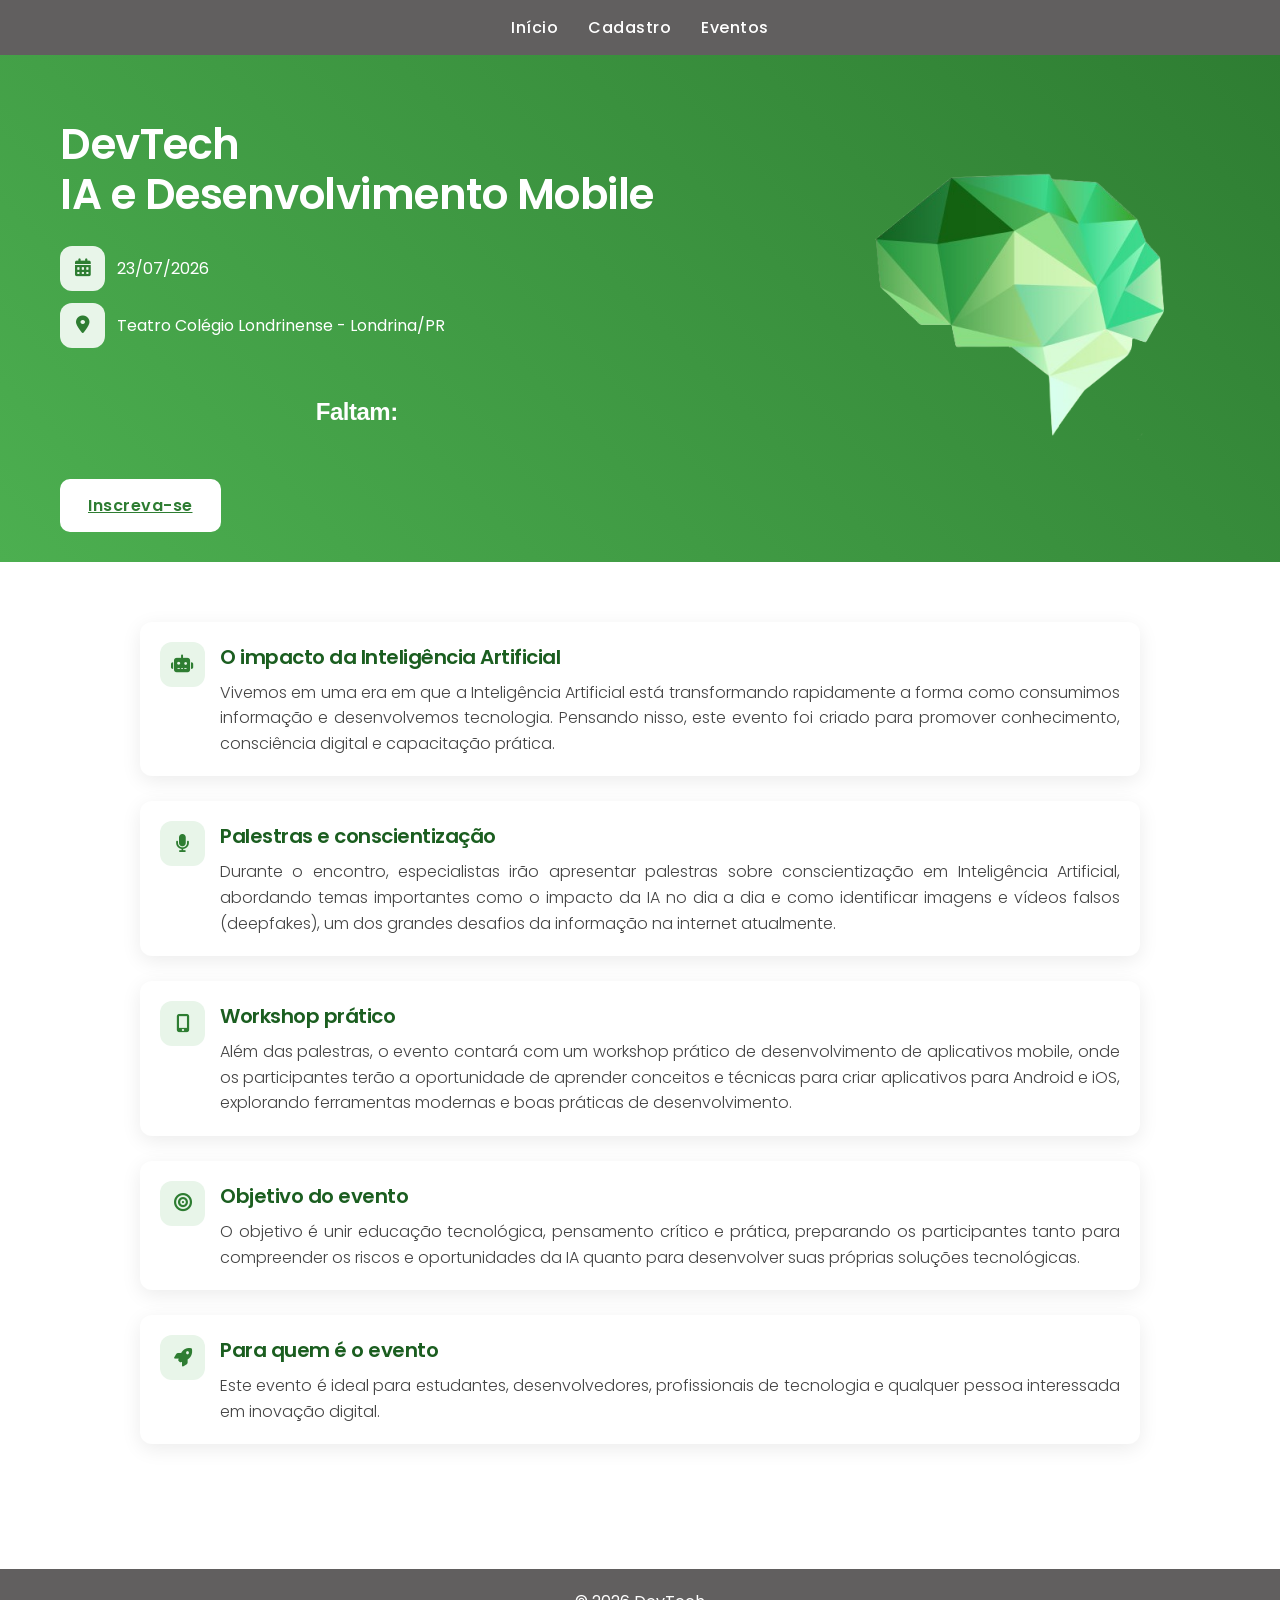
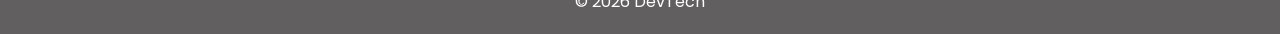
==== index.html @ e23ab8fe "a" ====
<!DOCTYPE html>
<html lang="pt-br">

<head>
  <meta charset="UTF-8">
  <meta name="viewport" content="width=device-width, initial-scale=1.0">
  
  <title>DevTech</title>

  <link rel="stylesheet" href="assets/css/style.css">
  <link rel="stylesheet" href="https://cdnjs.cloudflare.com/ajax/libs/font-awesome/6.5.0/css/all.min.css">
  <link href="https://fonts.googleapis.com/css2?family=Poppins:wght@300;400;600;700&display=swap" rel="stylesheet">
</head>

<body>
  <nav>
    <a href="index.html">Início</a>
    <a href="cadastro.html">Cadastro</a>
    <a href="eventos.html">Eventos</a>
  </nav>


  <section class="hero">
    <div class="hero-text">
      <h1>
        DevTech<br>
        IA e Desenvolvimento Mobile
      </h1>

      <div class="info">
        <div class="info-item">
          <span class="icone">
            <i class="fas fa-calendar-alt"></i>
          </span>
          23/07/2026
        </div>

        <div class="info-item">
          <span class="icone">
            <i class="fas fa-map-marker-alt"></i>
          </span>
          Teatro Colégio Londrinense - Londrina/PR
        </div>
      </div>

      <div id="contador">
        <h2>Faltam:</h2>
        <p id="tempo"></p>
      </div>

      <a href="cadastro.html" class="btn">Inscreva-se</a>
    </div>

    <div class="hero-img">
      <img src="assets/img/logo.png" alt="Tecnologia e desenvolvimento mobile">
    </div>
  </section>

  <div class="container">
    <div class="bloco">
      <span class="icone">
        <i class="fas fa-robot"></i>
      </span>
      <div>
        <h3>O impacto da Inteligência Artificial</h3>
        <p>
          Vivemos em uma era em que a Inteligência Artificial está transformando rapidamente a forma como consumimos informação e desenvolvemos tecnologia. Pensando nisso, este evento foi criado para promover conhecimento, consciência digital e capacitação prática.
        </p>
      </div>
    </div>

    <div class="bloco">
      <span class="icone">
        <i class="fas fa-microphone"></i>
      </span>
      <div>
        <h3>Palestras e conscientização</h3>
        <p>
          Durante o encontro, especialistas irão apresentar palestras sobre conscientização em Inteligência Artificial, abordando temas importantes como o impacto da IA no dia a dia e como identificar imagens e vídeos falsos (deepfakes), um dos grandes desafios da informação na internet atualmente.
        </p>
      </div>
    </div>

    <div class="bloco">
      <span class="icone">
        <i class="fas fa-mobile-alt"></i>
      </span>
      <div>
        <h3>Workshop prático</h3>
        <p>
          Além das palestras, o evento contará com um workshop prático de desenvolvimento de aplicativos mobile, onde os participantes terão a oportunidade de aprender conceitos e técnicas para criar aplicativos para Android e iOS, explorando ferramentas modernas e boas práticas de desenvolvimento.
        </p>
      </div>
    </div>

    <div class="bloco">
      <span class="icone">
        <i class="fas fa-bullseye"></i>
      </span>
      <div>
        <h3>Objetivo do evento</h3>
        <p>
          O objetivo é unir educação tecnológica, pensamento crítico e prática, preparando os participantes tanto para compreender os riscos e oportunidades da IA quanto para desenvolver suas próprias soluções tecnológicas.
        </p>
      </div>
    </div>

    <div class="bloco">
      <span class="icone">
        <i class="fas fa-rocket"></i>
      </span>
      <div>
        <h3>Para quem é o evento</h3>
        <p>
          Este evento é ideal para estudantes, desenvolvedores, profissionais de tecnologia e qualquer pessoa interessada em inovação digital.
        </p>
      </div>
    </div>
  </div>

  <footer>
    © 2026 DevTech
  </footer>

</body>
</html>
---- assets/css/style.css ----
body {
  margin: 0;
  font-family: 'Poppins', sans-serif;
  background: #ffffff;
}

h1, h2, h3 {
  font-weight: 600;
  letter-spacing: -0.5px;
}

p {
  font-weight: 300;
  color: #444;
}

nav {
  background: #615f5f;
  padding: 15px;
  display: flex;
  justify-content: center;
  gap: 30px;
}

nav a {
  color: white;
  text-decoration: none;
  font-weight: 500;
  letter-spacing: 0.5px;
}

nav a:hover {
  color: #4ca851;
}

.hero {
  display: flex;
  align-items: center;
  justify-content: space-between;
  padding: 30px 60px;
  background: linear-gradient(45deg, #4CAF50, #2E7D32);
  color: white;
  gap: 40px;
  flex-wrap: wrap;
}

.hero-text {
  max-width: 900px;
}

.hero h1 {
  font-size: 42px;
  margin-bottom: 15px;
  line-height: 1.2;
}

.hero-img img {
  max-width: 400px;
  width: 100%;
  border-radius: 0px;
}

.info {
  margin-top: 25px;
  display: flex;
  flex-direction: column;
  align-items: flex-start;
  gap: 12px;
}

.info-item {
  display: flex;
  align-items: center;
  gap: 12px;
  width: 100%;
  max-width: 900px;
}

.btn {
  display: inline-block;
  margin-top: 25px;
  padding: 14px 28px;
  background: white;
  color: #2E7D32;
  border-radius: 10px;
  font-weight: 600;
  letter-spacing: 0.5px;
  align-self: flex-start;
  transition: 0.3s;
}

.btn:hover {
  background: #1b5e20;
  color: white;
}

.hero-geral {
  display: flex;
  flex-direction: column;
  align-items: center;
  justify-content: center;
  text-align: center;
  padding: 30px 20px;
  background: linear-gradient(45deg, #4CAF50, #2E7D32);
  color: white;
  gap: 20px;
}

.hero-geral .hero-text {
  max-width: 500px;
  margin: auto;
}

.hero-geral .info {
  align-items: center;
}

.hero-geral .info-item {
  justify-content: flex-start;
  display: flex;
  align-items: center;
  gap: 12px;
  width: 100%;
  max-width: 500px;
}

.container {
  padding: 60px 20px;
  max-width: 1000px;
  margin: auto;
}

.bloco {
  display: flex;
  align-items: flex-start;
  gap: 15px;
  margin-bottom: 25px;
  background: white;
  padding: 20px;
  border-radius: 12px;
  box-shadow: 0 5px 20px rgba(0,0,0,0.08);
  transition: 0.3s;
}

.bloco:hover {
  transform: translateY(-5px);
}

.bloco h3 {
  margin: 0 0 8px 0;
  font-size: 20px;
  color: #1b5e20;
}

.bloco p {
  margin: 0;
  line-height: 1.6;
  text-align: justify;
}

.icone {
  min-width: 45px;
  height: 45px;
  background: #e8f5e9;
  color: #2E7D32;
  display: flex;
  align-items: center;
  justify-content: center;
  border-radius: 12px;
  font-size: 18px;
}

footer {
  text-align: center;
  background: #615f5f;
  color: white;
  padding: 20px;
  margin-top: 40px;
}

.form-container {
  max-width: 500px;
  margin: 60px auto;
  padding: 35px;
  background: white;
  border-radius: 12px;
  box-shadow: 0 10px 30px rgba(0,0,0,0.1);
}

.form-container h1 {
  text-align: center;
}

.info-evento {
  text-align: center;
  margin-bottom: 20px;
}

form {
  display: flex;
  flex-direction: column;
}

label {
  margin-top: 15px;
  font-weight: 500;
}

input, select, textarea {
  display: block;
  width: 100%;
  padding: 10px;
  margin-top: 5px;
  border-radius: 6px;
  border: 1px solid #ccc;
  font-size: 14px;
  font-family: 'Poppins', sans-serif;
}

.grupo {
  margin-top: 5px;
  display: flex;
  flex-direction: column;
  gap: 4px;
}

.grupo label {
  display: flex;
  align-items: center;
  gap: 6px;
  font-weight: normal;
  margin: 0;
}

.grupo input[type="radio"],
.grupo input[type="checkbox"] {
  width: auto;
  margin: 0;
}

#contador {
  text-align: center;
  font-family: Arial, sans-serif;
  margin-top: 50px;
}

#tempo {
  font-size: 28px;
  font-weight: bold;
  color: #ff4d4d;
}
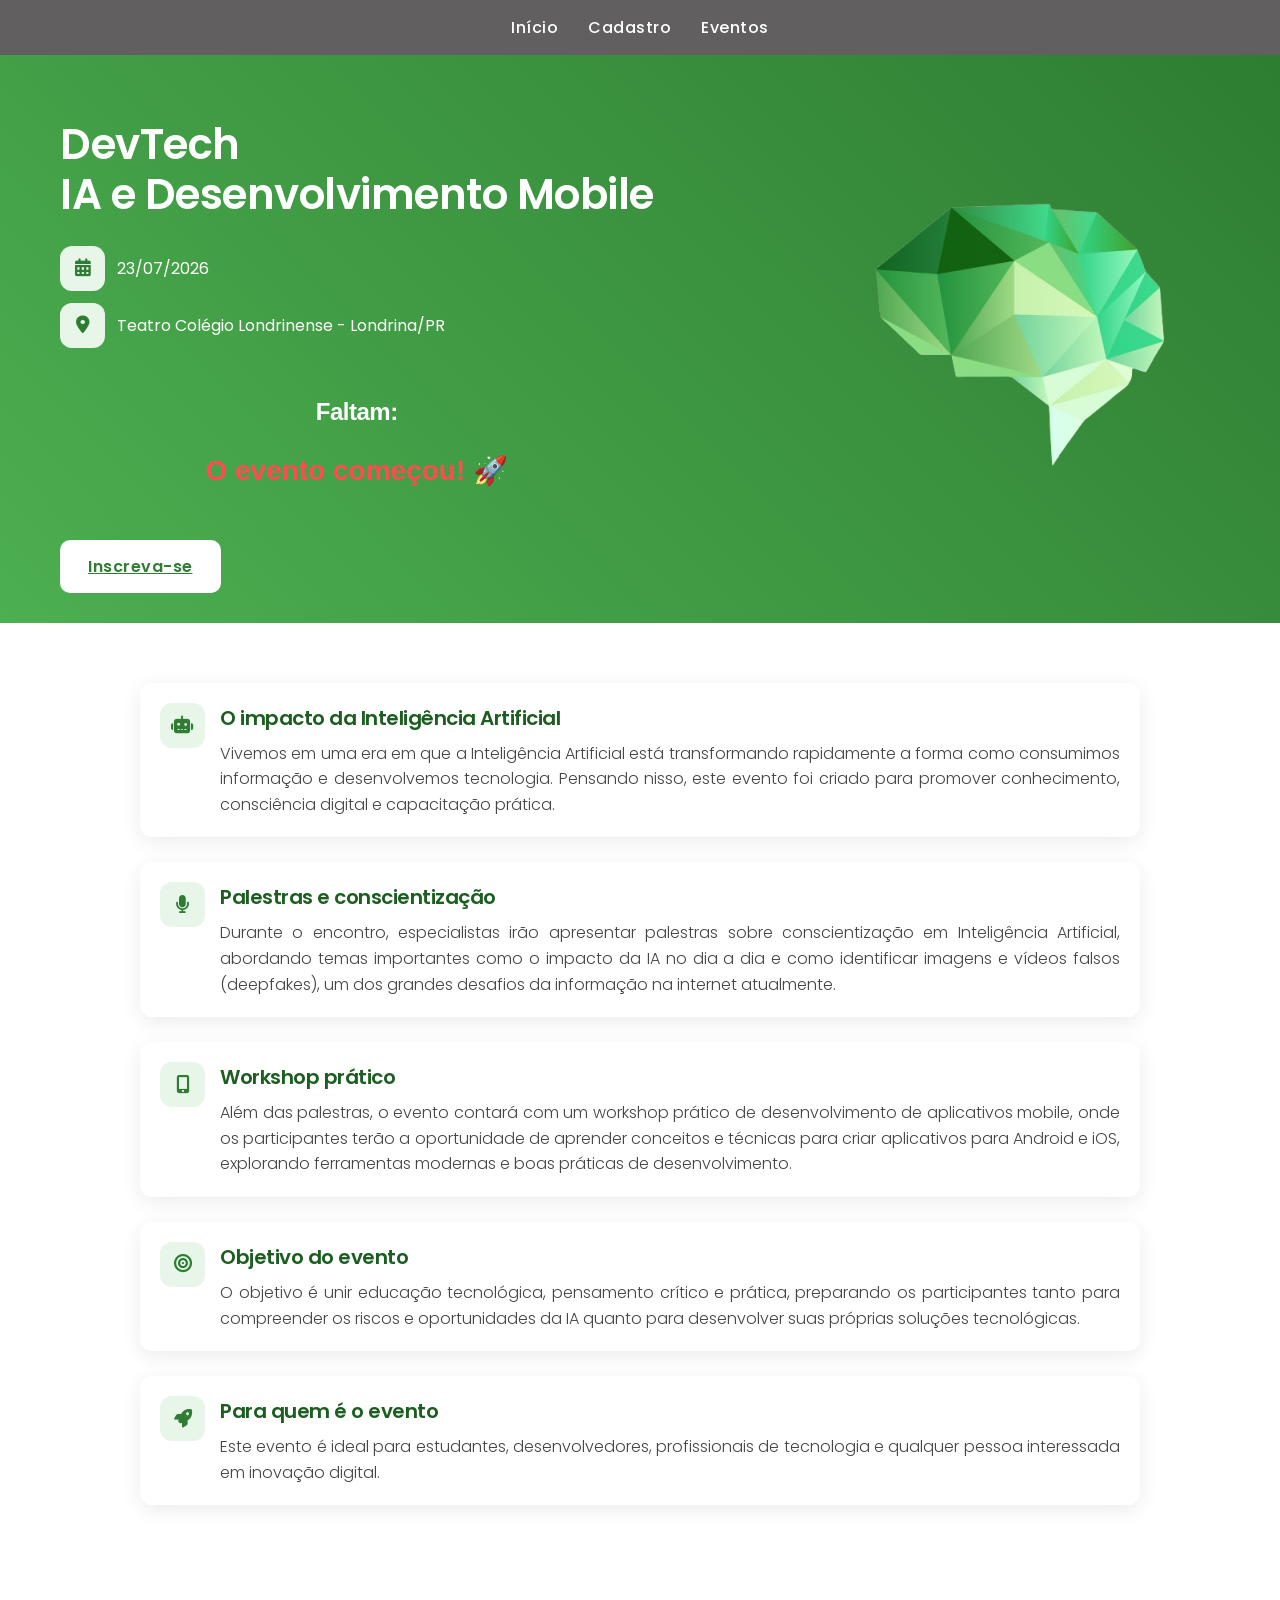
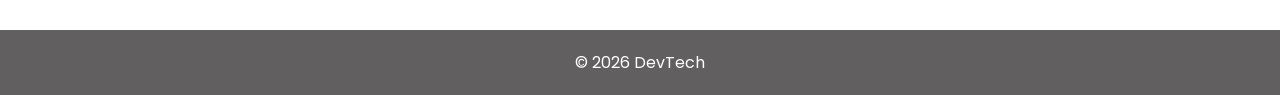
==== commit 713d3e3b: "a" ====
--- a/index.html
+++ b/index.html
@@ -122,5 +122,7 @@
     © 2026 DevTech
   </footer>
 
+  <script src="assets/js/script.js"></script>
+  
 </body>
 </html>
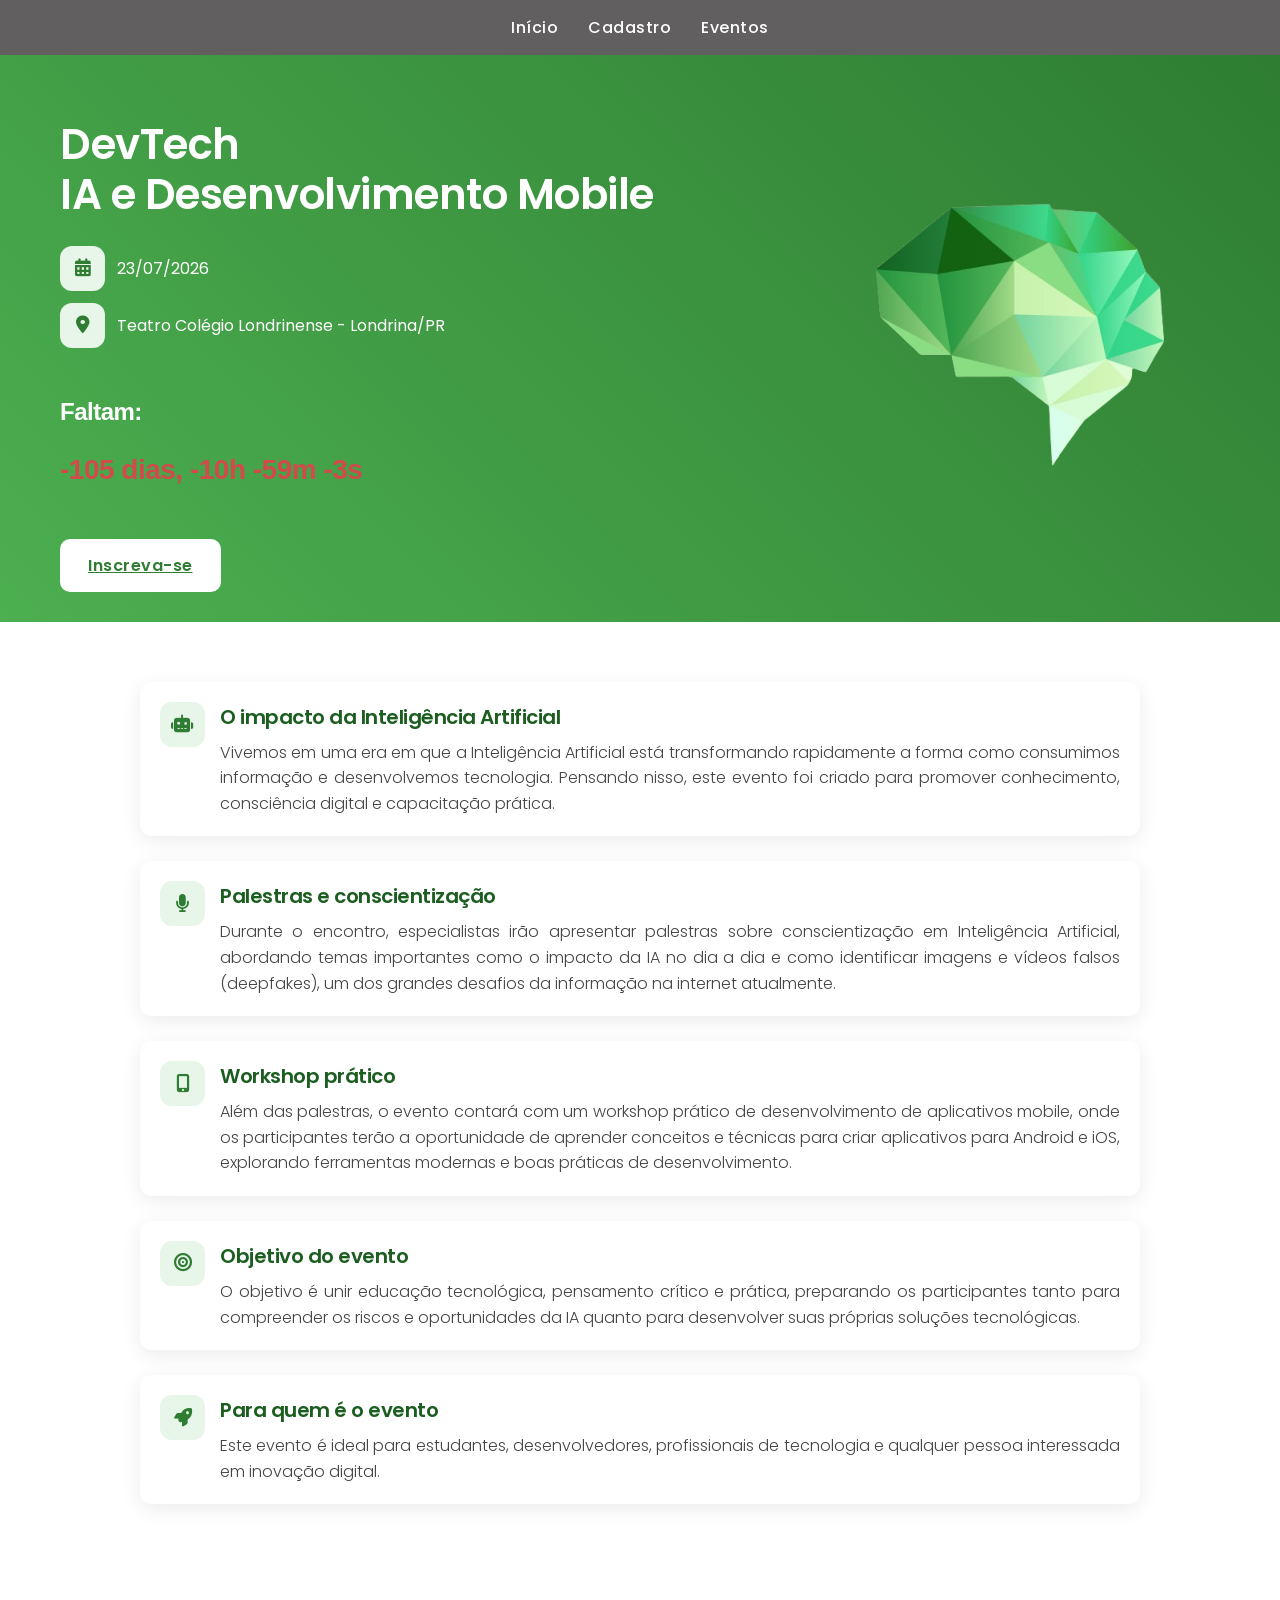
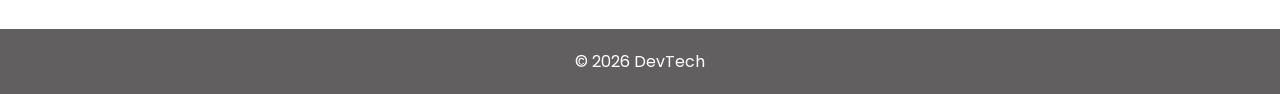
==== commit 10a8320d: "dasd" ====
--- a/index.html
+++ b/index.html
@@ -44,8 +44,7 @@
       </div>
 
       <div id="contador">
-        <h2>Faltam:</h2>
-        <p id="tempo"></p>
+        <h2>Faltam: <p id="tempo"></p> </h2>        
       </div>
 
       <a href="cadastro.html" class="btn">Inscreva-se</a>
@@ -123,6 +122,6 @@
   </footer>
 
   <script src="assets/js/script.js"></script>
-  
+
 </body>
 </html>
--- a/assets/css/style.css
+++ b/assets/css/style.css
@@ -238,8 +238,8 @@
   margin: 0;
 }
 
-#contador {
-  text-align: center;
+ #contador {
+  text-align: left;
   font-family: Arial, sans-serif;
   margin-top: 50px;
 }
@@ -247,5 +247,5 @@
 #tempo {
   font-size: 28px;
   font-weight: bold;
-  color: #ff4d4d;
+  color: #d14b4b;
 }
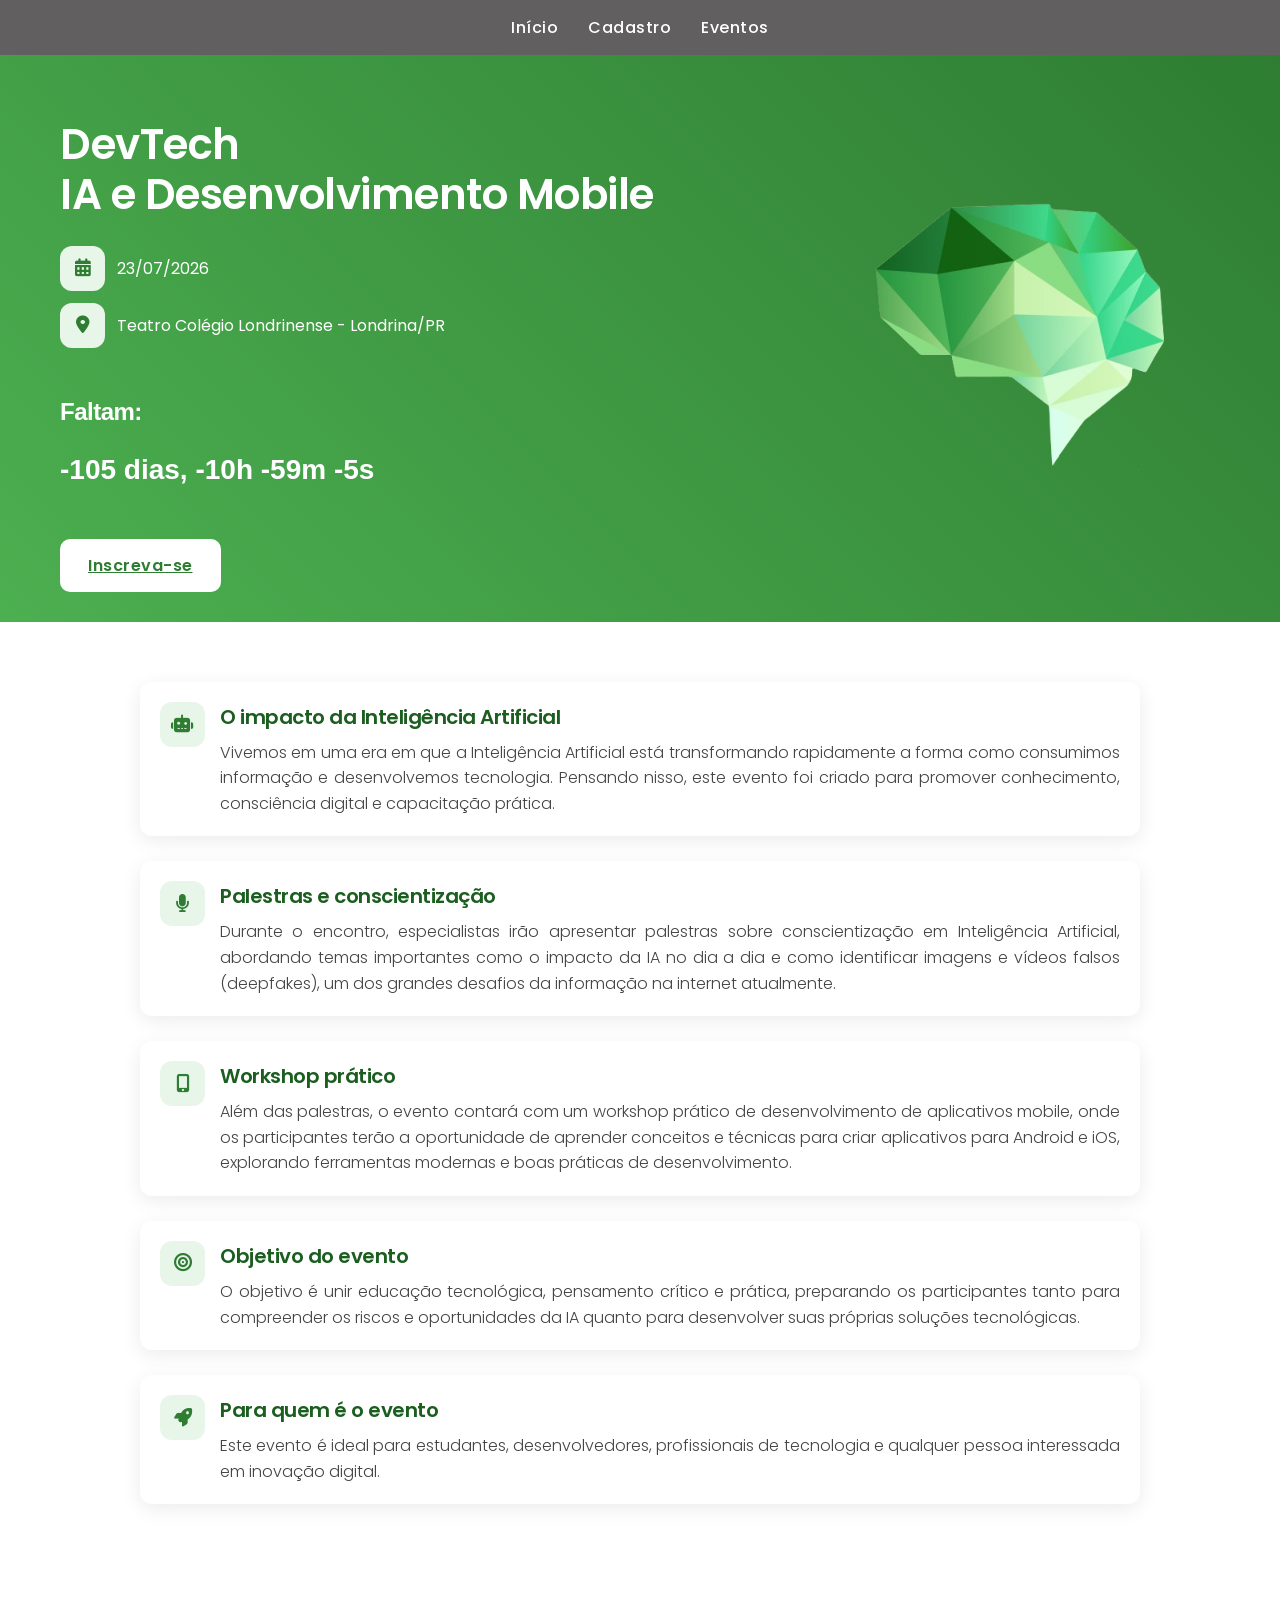
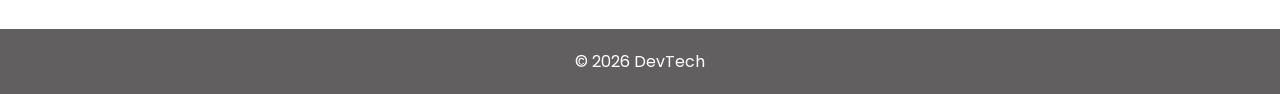
==== commit c78d976a: "dasdasd" ====
--- a/index.html
+++ b/index.html
@@ -2,32 +2,36 @@
 <html lang="pt-br">
 
 <head>
+
   <meta charset="UTF-8">
   <meta name="viewport" content="width=device-width, initial-scale=1.0">
-  
+
   <title>DevTech</title>
 
   <link rel="stylesheet" href="assets/css/style.css">
   <link rel="stylesheet" href="https://cdnjs.cloudflare.com/ajax/libs/font-awesome/6.5.0/css/all.min.css">
   <link href="https://fonts.googleapis.com/css2?family=Poppins:wght@300;400;600;700&display=swap" rel="stylesheet">
+
 </head>
 
 <body>
+
   <nav>
     <a href="index.html">Início</a>
     <a href="cadastro.html">Cadastro</a>
     <a href="eventos.html">Eventos</a>
   </nav>
 
-
   <section class="hero">
     <div class="hero-text">
+
       <h1>
         DevTech<br>
         IA e Desenvolvimento Mobile
       </h1>
 
       <div class="info">
+
         <div class="info-item">
           <span class="icone">
             <i class="fas fa-calendar-alt"></i>
@@ -41,13 +45,16 @@
           </span>
           Teatro Colégio Londrinense - Londrina/PR
         </div>
+
       </div>
 
       <div id="contador">
-        <h2>Faltam: <p id="tempo"></p> </h2>        
+        <h2>Faltam:</h2>
+        <p id="tempo"></p>
       </div>
 
       <a href="cadastro.html" class="btn">Inscreva-se</a>
+
     </div>
 
     <div class="hero-img">
@@ -56,6 +63,7 @@
   </section>
 
   <div class="container">
+
     <div class="bloco">
       <span class="icone">
         <i class="fas fa-robot"></i>
@@ -115,6 +123,7 @@
         </p>
       </div>
     </div>
+
   </div>
 
   <footer>
--- a/assets/css/style.css
+++ b/assets/css/style.css
@@ -94,6 +94,29 @@
   color: white;
 }
 
+.btncont {
+  display: flex;
+  justify-content: center;
+}
+
+.btnc {
+  display: inline-block;
+  margin-top: 15px;
+  padding: 14px 28px;
+  background: #2E7D32;
+  color: white;
+  border-radius: 10px;
+  font-weight: 600;
+  letter-spacing: 0.5px;
+  align-self: flex-start;
+  transition: 0.3s;
+}
+
+.btnc:hover {
+  background: white;
+  color:  #1b5e20;
+}
+
 .hero-geral {
   display: flex;
   flex-direction: column;
@@ -247,5 +270,5 @@
 #tempo {
   font-size: 28px;
   font-weight: bold;
-  color: #d14b4b;
+  color: #ffffff;
 }
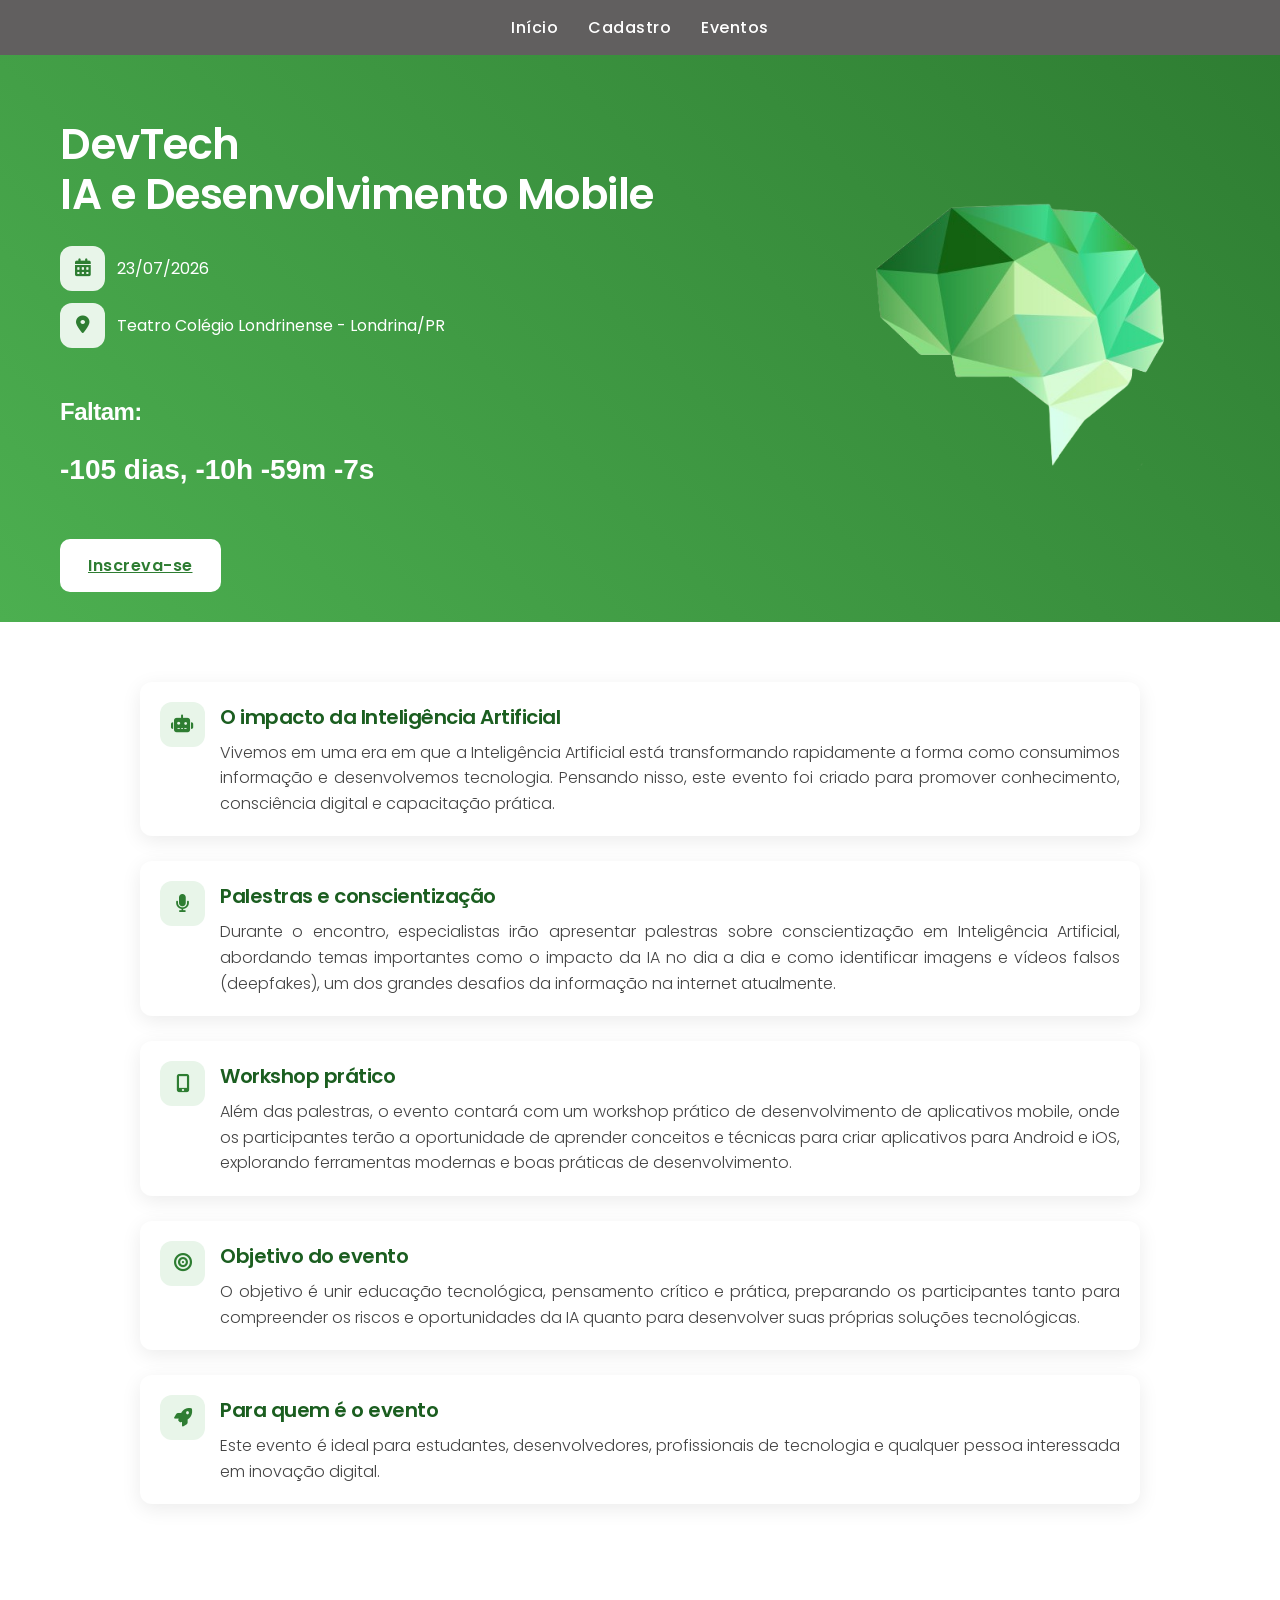
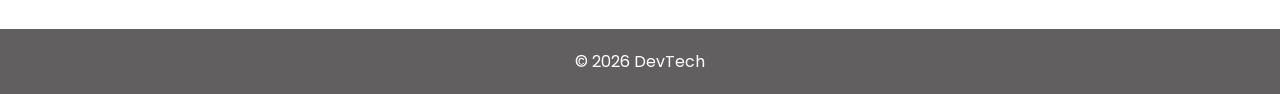
==== commit 1265abd7: "g" ====
--- a/index.html
+++ b/index.html
@@ -53,7 +53,7 @@
         <p id="tempo"></p>
       </div>
 
-      <a href="cadastro.html" class="btn">Inscreva-se</a>
+      <a href="cadastro.php" class="btn">Inscreva-se</a>
 
     </div>
 
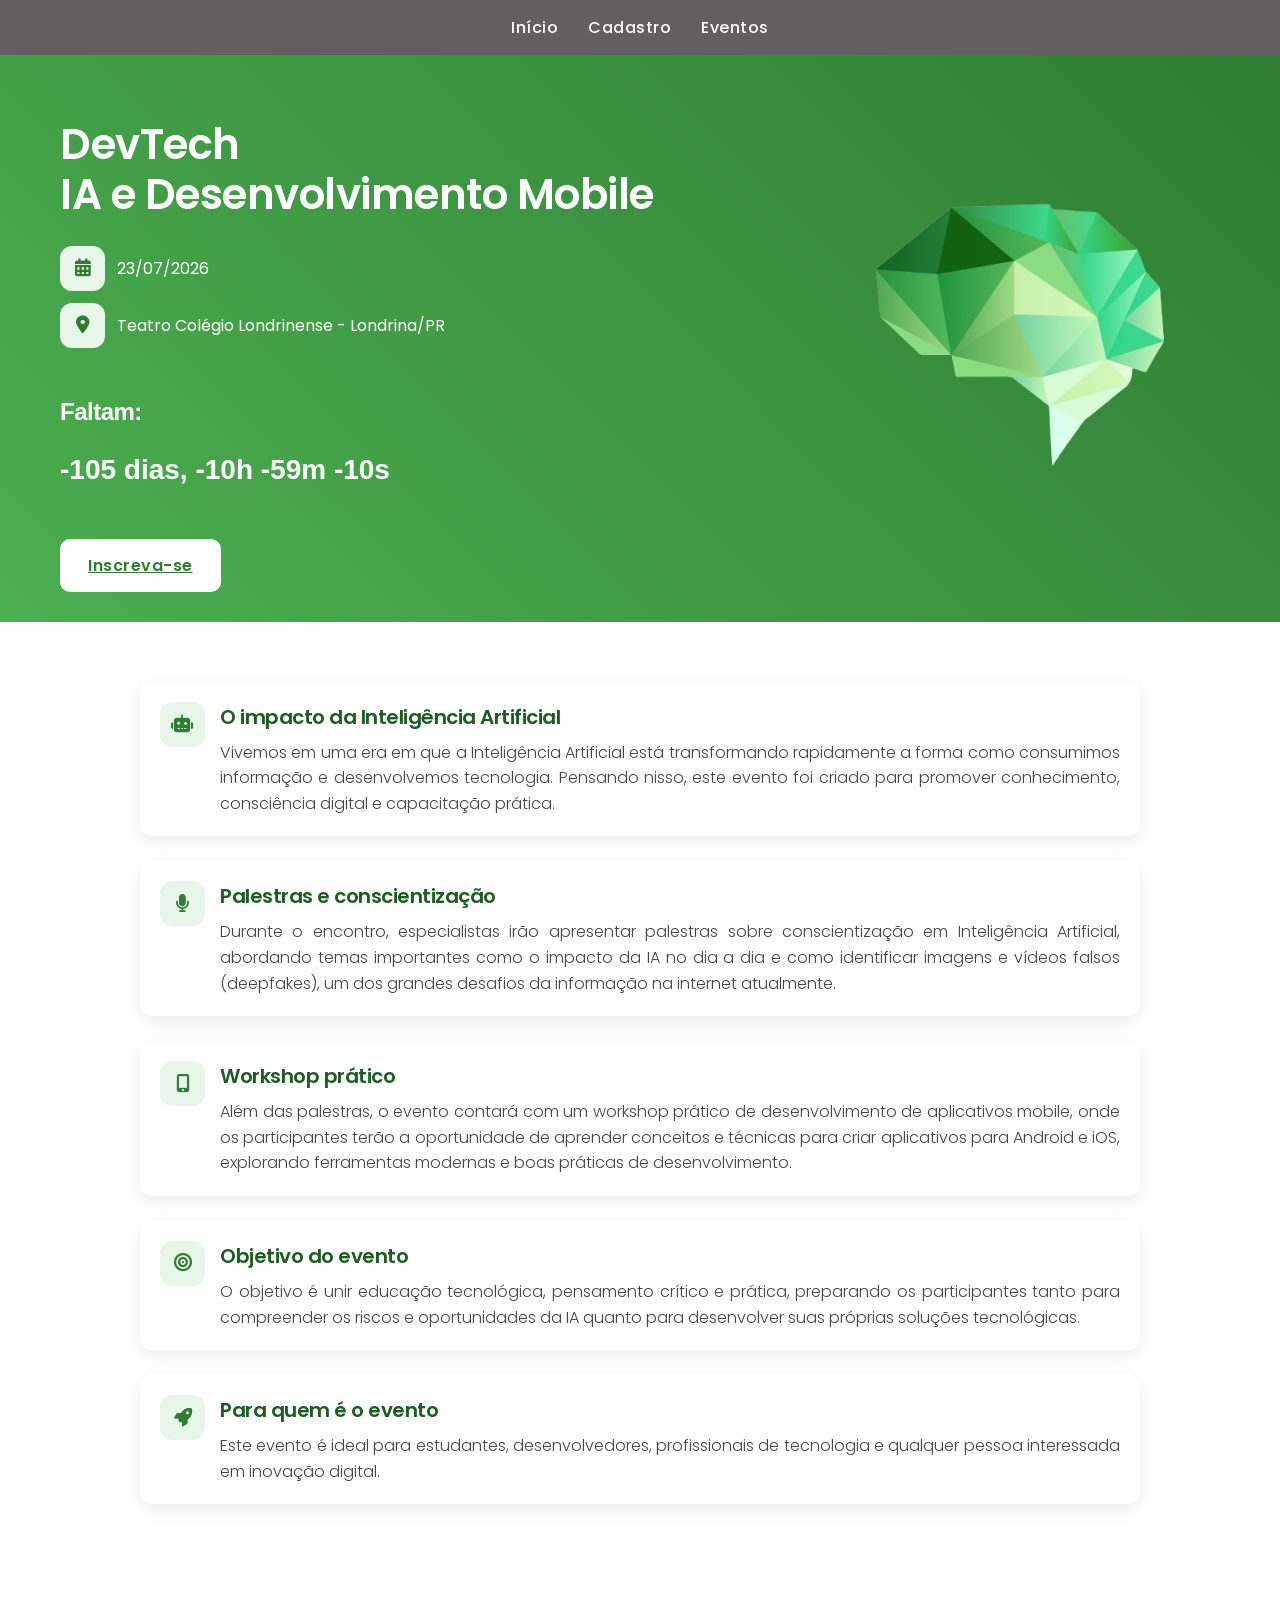
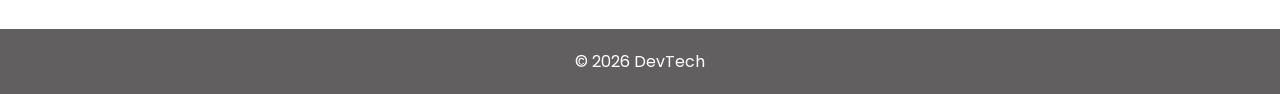
==== commit acd8a1bd: "wqeq" ====
--- a/index.html
+++ b/index.html
@@ -18,7 +18,7 @@
 
   <nav>
     <a href="index.html">Início</a>
-    <a href="cadastro.html">Cadastro</a>
+    <a href="cadastro.php">Cadastro</a>
     <a href="eventos.html">Eventos</a>
   </nav>
 
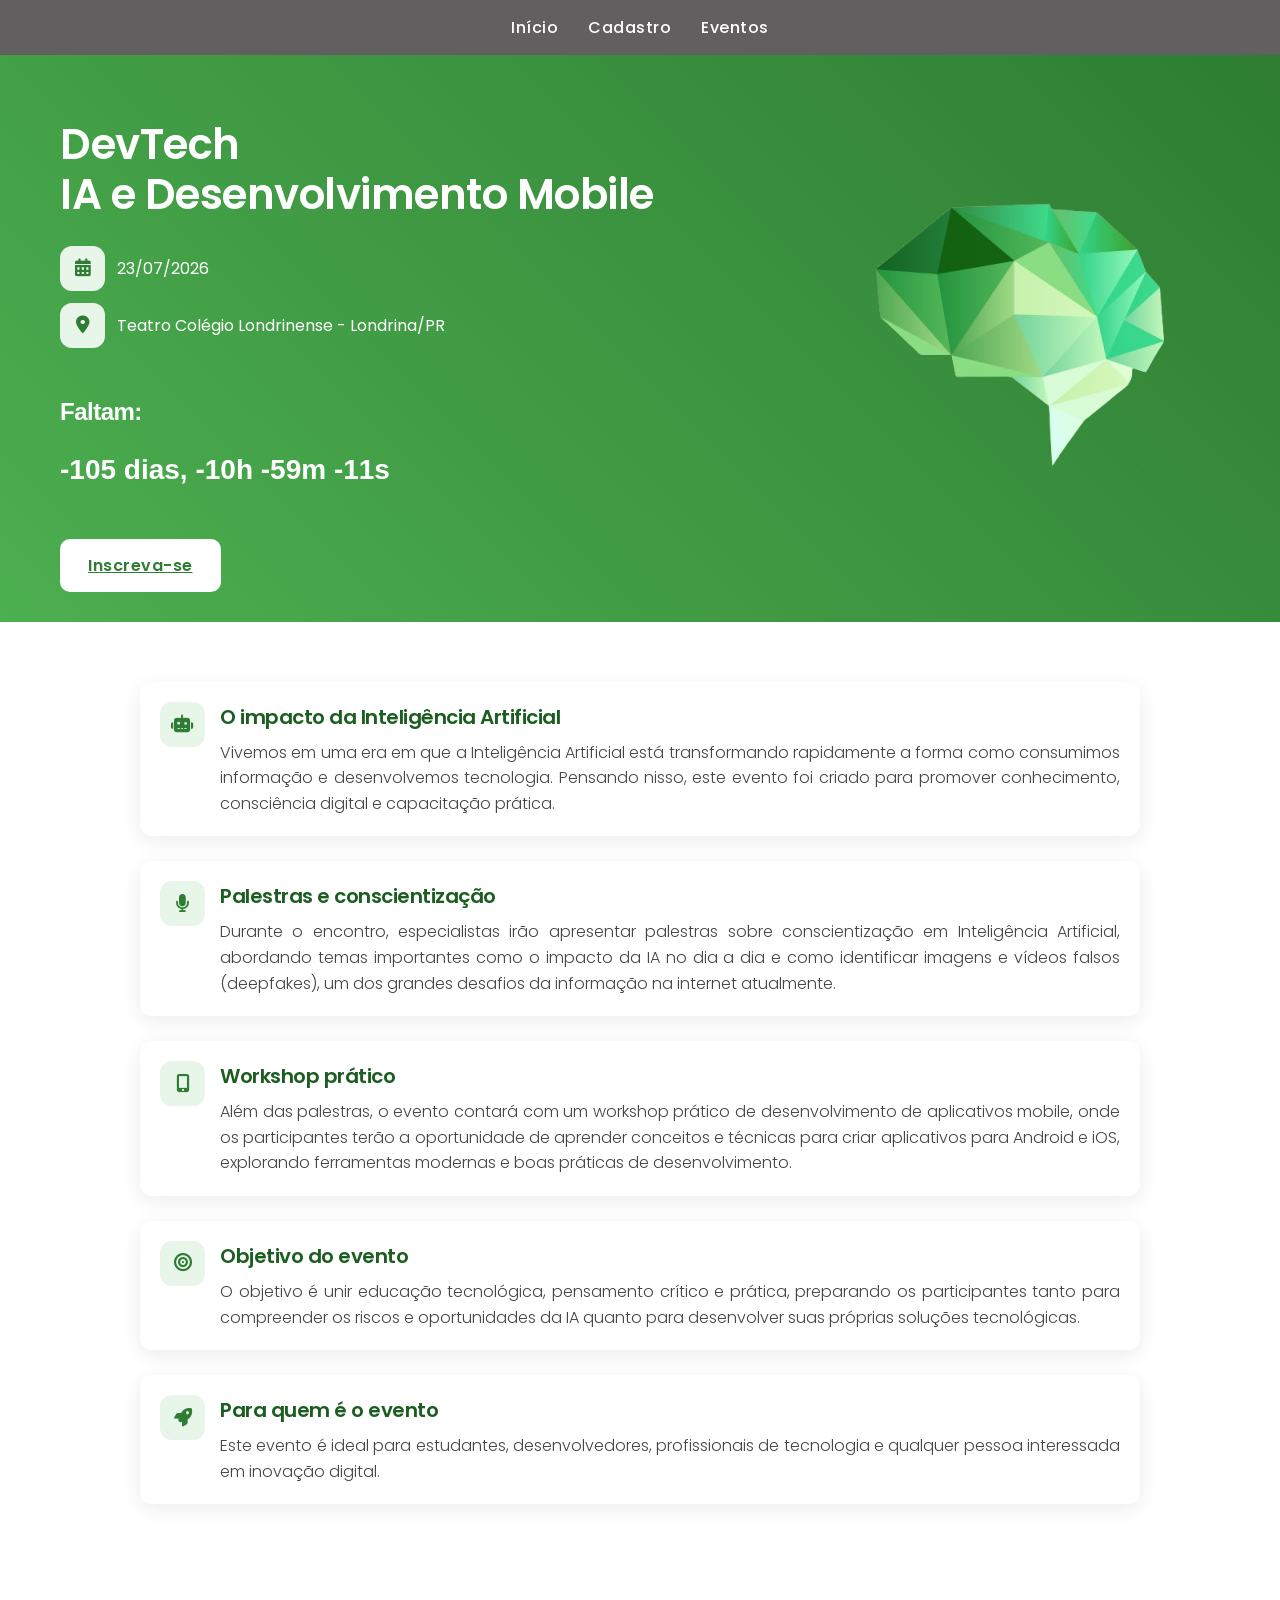
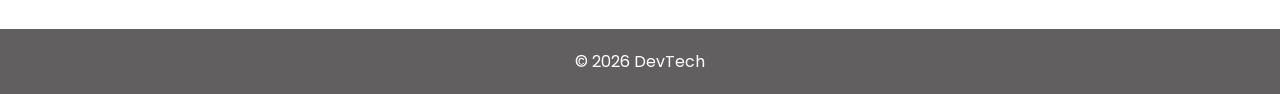
==== commit f30c836a: "sadsa" ====
--- a/index.html
+++ b/index.html
@@ -18,7 +18,7 @@
 
   <nav>
     <a href="index.html">Início</a>
-    <a href="cadastro.php">Cadastro</a>
+    <a href="cadastro.html">Cadastro</a>
     <a href="eventos.html">Eventos</a>
   </nav>
 
@@ -53,7 +53,7 @@
         <p id="tempo"></p>
       </div>
 
-      <a href="cadastro.php" class="btn">Inscreva-se</a>
+      <a href="cadastro.html" class="btn">Inscreva-se</a>
 
     </div>
 
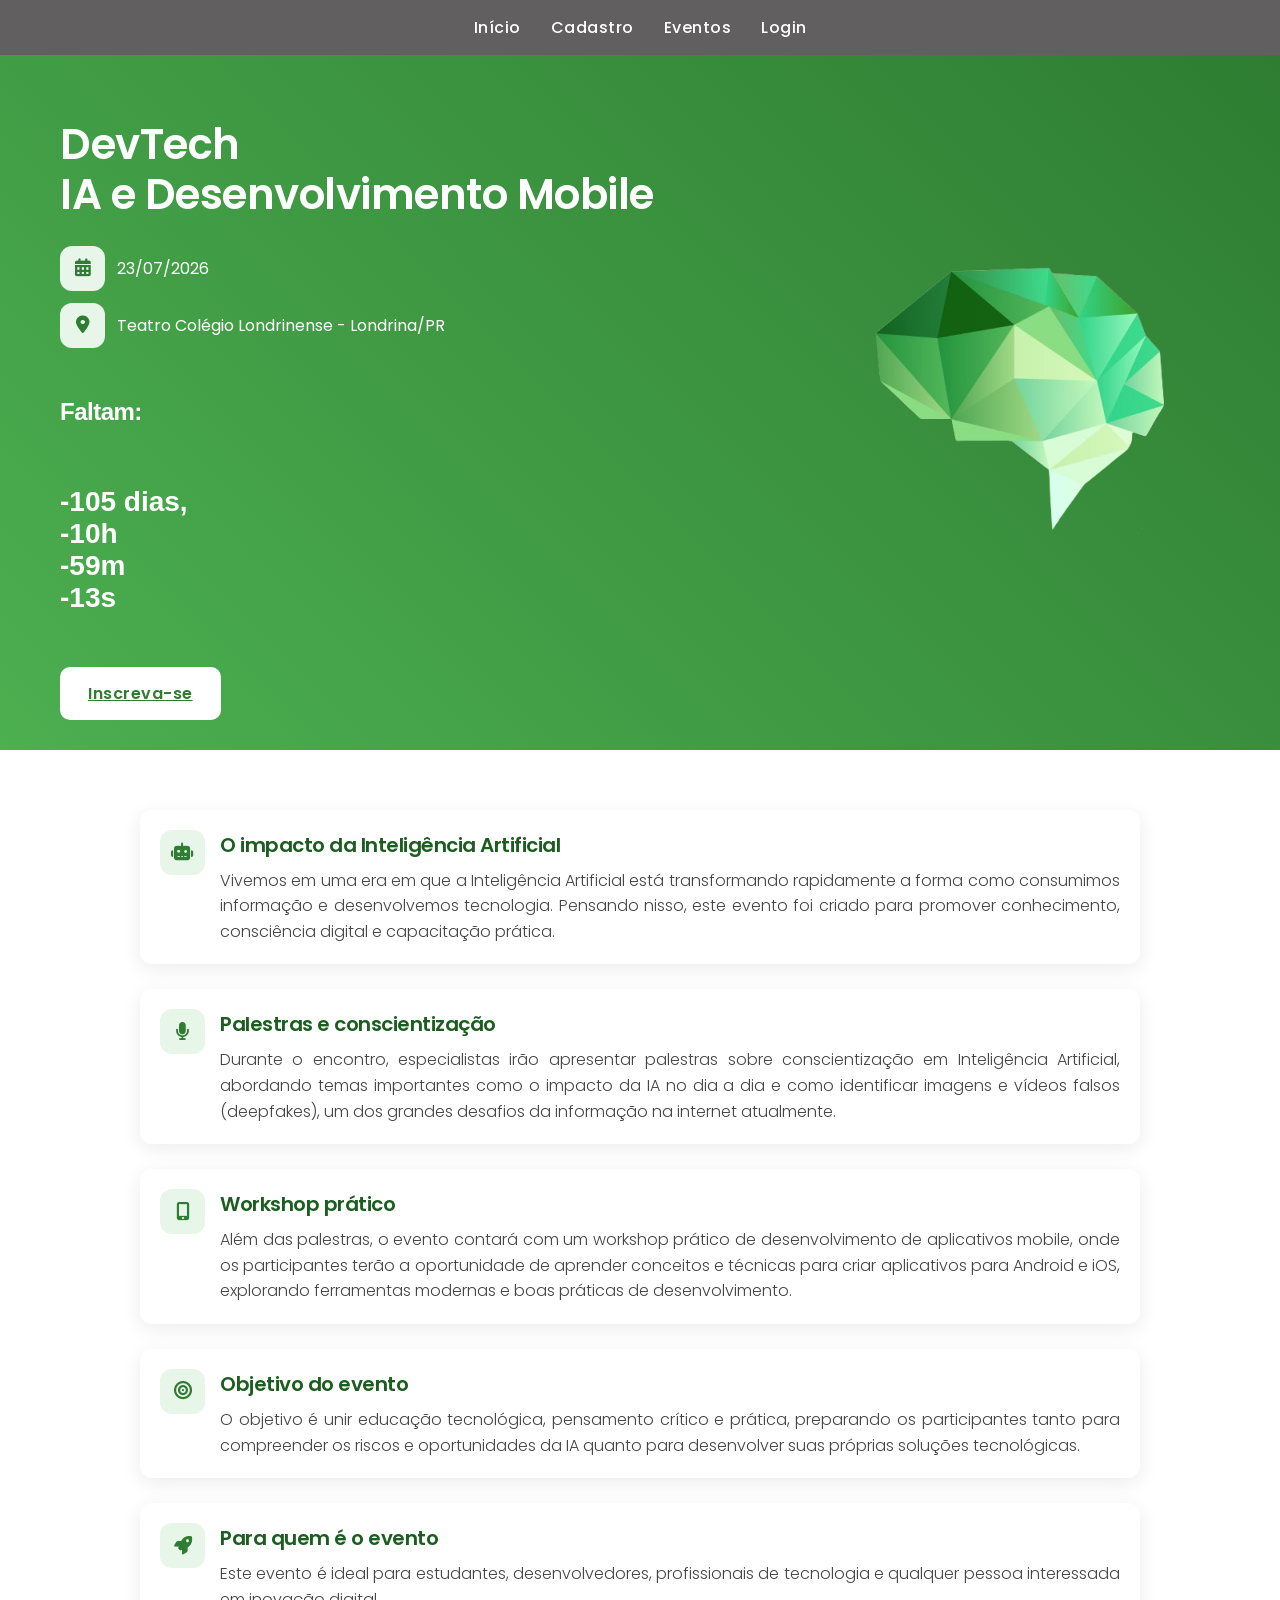
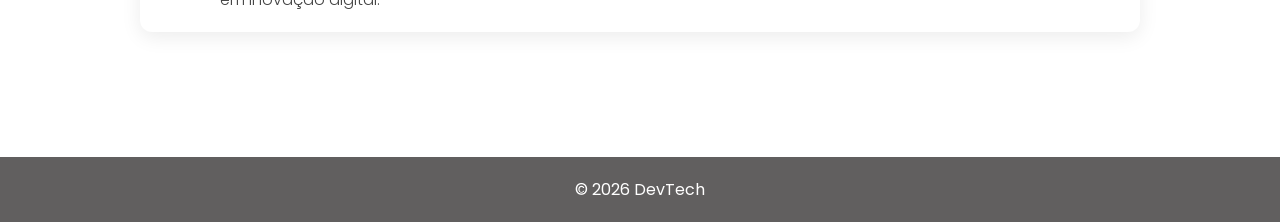
==== commit 9711d257: "VCXVdasd" ====
--- a/index.html
+++ b/index.html
@@ -20,6 +20,7 @@
     <a href="index.html">Início</a>
     <a href="cadastro.html">Cadastro</a>
     <a href="eventos.html">Eventos</a>
+    <a href="login.html">Login</a>
   </nav>
 
   <section class="hero">
--- a/assets/css/style.css
+++ b/assets/css/style.css
@@ -4,7 +4,13 @@
   background: #ffffff;
 }
 
-h1, h2, h3 {
+/* =========================
+   TEXTOS
+========================= */
+
+h1,
+h2,
+h3 {
   font-weight: 600;
   letter-spacing: -0.5px;
 }
@@ -14,6 +20,10 @@
   color: #444;
 }
 
+/* =========================
+   MENU
+========================= */
+
 nav {
   background: #615f5f;
   padding: 15px;
@@ -32,6 +42,10 @@
 nav a:hover {
   color: #4ca851;
 }
+
+/* =========================
+   HERO
+========================= */
 
 .hero {
   display: flex;
@@ -60,6 +74,10 @@
   border-radius: 0px;
 }
 
+/* =========================
+   INFORMAÇÕES
+========================= */
+
 .info {
   margin-top: 25px;
   display: flex;
@@ -75,6 +93,22 @@
   width: 100%;
   max-width: 900px;
 }
+
+.icone {
+  min-width: 45px;
+  height: 45px;
+  background: #e8f5e9;
+  color: #2E7D32;
+  display: flex;
+  align-items: center;
+  justify-content: center;
+  border-radius: 12px;
+  font-size: 18px;
+}
+
+/* =========================
+   BOTÕES
+========================= */
 
 .btn {
   display: inline-block;
@@ -100,7 +134,8 @@
 }
 
 .btnc {
-  display: inline-block;
+  display: flex;
+  justify-content: center;
   margin-top: 15px;
   padding: 14px 28px;
   background: #2E7D32;
@@ -114,8 +149,29 @@
 
 .btnc:hover {
   background: white;
-  color:  #1b5e20;
-}
+  color: #1b5e20;
+}
+
+.btn-voltar {
+  display: inline-block;
+  margin-top: 30px;
+  padding: 14px 24px;
+  background: #2E7D32;
+  color: white;
+  text-decoration: none;
+  border-radius: 10px;
+  transition: 0.2s;
+  justify-content: center;
+}
+
+.btn-voltar:hover {
+  background: white;
+  color: #1b5e20;
+}
+
+/* =========================
+   HERO GERAL
+========================= */
 
 .hero-geral {
   display: flex;
@@ -146,6 +202,10 @@
   width: 100%;
   max-width: 500px;
 }
+
+/* =========================
+   CONTEÚDO
+========================= */
 
 .container {
   padding: 60px 20px;
@@ -161,7 +221,7 @@
   background: white;
   padding: 20px;
   border-radius: 12px;
-  box-shadow: 0 5px 20px rgba(0,0,0,0.08);
+  box-shadow: 0 5px 20px rgba(0, 0, 0, 0.08);
   transition: 0.3s;
 }
 
@@ -181,25 +241,9 @@
   text-align: justify;
 }
 
-.icone {
-  min-width: 45px;
-  height: 45px;
-  background: #e8f5e9;
-  color: #2E7D32;
-  display: flex;
-  align-items: center;
-  justify-content: center;
-  border-radius: 12px;
-  font-size: 18px;
-}
-
-footer {
-  text-align: center;
-  background: #615f5f;
-  color: white;
-  padding: 20px;
-  margin-top: 40px;
-}
+/* =========================
+   FORMULÁRIO
+========================= */
 
 .form-container {
   max-width: 500px;
@@ -207,7 +251,7 @@
   padding: 35px;
   background: white;
   border-radius: 12px;
-  box-shadow: 0 10px 30px rgba(0,0,0,0.1);
+  box-shadow: 0 10px 30px rgba(0, 0, 0, 0.1);
 }
 
 .form-container h1 {
@@ -229,7 +273,9 @@
   font-weight: 500;
 }
 
-input, select, textarea {
+input,
+select,
+textarea {
   display: block;
   width: 100%;
   padding: 10px;
@@ -261,7 +307,11 @@
   margin: 0;
 }
 
- #contador {
+/* =========================
+   CONTADOR
+========================= */
+
+#contador {
   text-align: left;
   font-family: Arial, sans-serif;
   margin-top: 50px;
@@ -271,4 +321,236 @@
   font-size: 28px;
   font-weight: bold;
   color: #ffffff;
+}
+
+/* =========================
+   DASHBOARD
+========================= */
+
+.dashboard-container {
+  max-width: 1200px;
+  margin: 50px auto;
+  padding: 20px;
+}
+
+.dashboard-header {
+  margin-bottom: 30px;
+}
+
+.dashboard-header h2 {
+  font-size: 32px;
+  margin-bottom: 10px;
+}
+
+.dashboard-header p {
+  color: #666;
+}
+
+.cards {
+  display: flex;
+  gap: 20px;
+  margin-bottom: 30px;
+  flex-wrap: wrap;
+}
+
+.card-metrica {
+  flex: 1;
+  min-width: 220px;
+  background: white;
+  padding: 25px;
+  border-radius: 16px;
+  box-shadow: 0 4px 20px rgba(0, 0, 0, 0.08);
+}
+
+.card-metrica h3 {
+  font-size: 40px;
+  margin-bottom: 10px;
+  color: #1b5e20;
+}
+
+.card-metrica span {
+  color: #666;
+}
+
+/* =========================
+   TABELA
+========================= */
+
+.tabela-container {
+  overflow-x: auto;
+  background: white;
+  border-radius: 16px;
+  padding: 20px;
+  box-shadow: 0 4px 20px rgba(0, 0, 0, 0.08);
+}
+
+table {
+  width: 100%;
+  border-collapse: collapse;
+}
+
+thead {
+  background: #2E7D32;
+  color: white;
+}
+
+th,
+td {
+  padding: 16px;
+  text-align: left;
+}
+
+tbody tr {
+  border-bottom: 1px solid #eee;
+  transition: 0.2s;
+}
+
+tbody tr:hover {
+  background: #f5f7ff;
+}
+
+/* =========================
+   RODAPÉ
+========================= */
+
+footer {
+  text-align: center;
+  background: #615f5f;
+  color: white;
+  padding: 20px;
+  margin-top: 40px;
+}
+
+/* =========================
+   LOGIN
+========================= */
+
+.login-section {
+  display: flex;
+  justify-content: center;
+  align-items: center;
+  min-height: 80vh;
+  padding: 40px 20px;
+  background: linear-gradient(135deg, #f5f7fa 0%, #c3cfe2 100%);
+}
+
+.login-container {
+  background: white;
+  padding: 40px;
+  border-radius: 16px;
+  box-shadow: 0 10px 40px rgba(0, 0, 0, 0.1);
+  max-width: 400px;
+  width: 100%;
+  text-align: center;
+}
+
+.login-container h2 {
+  color: #2E7D32;
+  margin-bottom: 10px;
+  font-size: 28px;
+}
+
+.login-container p {
+  color: #666;
+  margin-bottom: 30px;
+}
+
+.login-form {
+  display: flex;
+  flex-direction: column;
+  gap: 20px;
+}
+
+.form-group {
+  text-align: left;
+}
+
+.form-group label {
+  display: block;
+  margin-bottom: 5px;
+  font-weight: 500;
+  color: #333;
+}
+
+.form-group input {
+  width: 100%;
+  padding: 12px 15px;
+  border: 2px solid #e1e5e9;
+  border-radius: 8px;
+  font-size: 16px;
+  transition: border-color 0.3s;
+  box-sizing: border-box;
+}
+
+.form-group input:focus {
+  outline: none;
+  border-color: #4CAF50;
+}
+
+.btn-login {
+  background: #4CAF50;
+  color: white;
+  border: none;
+  padding: 14px 20px;
+  border-radius: 8px;
+  font-size: 16px;
+  font-weight: 600;
+  cursor: pointer;
+  transition: background-color 0.3s;
+  display: flex;
+  align-items: center;
+  justify-content: center;
+  gap: 8px;
+  margin-top: 10px;
+}
+
+.btn-login:hover {
+  background: #45a049;
+}
+
+.login-links {
+  margin-top: 25px;
+  display: flex;
+  flex-direction: column;
+  gap: 10px;
+}
+
+.login-links a {
+  color: #666;
+  text-decoration: none;
+  font-size: 14px;
+  transition: color 0.3s;
+}
+
+.login-links a:hover {
+  color: #4CAF50;
+}
+
+nav a.active {
+  color: #4ca851;
+  font-weight: 600;
+}
+
+/* =========================
+   BOTÃO LOGOUT
+========================= */
+
+.btn-logout {
+  background: #dc3545;
+  color: white;
+  border: none;
+  padding: 10px 20px;
+  border-radius: 6px;
+  font-size: 14px;
+  font-weight: 500;
+  cursor: pointer;
+  transition: background-color 0.3s;
+  display: inline-flex;
+  align-items: center;
+  gap: 8px;
+  margin-top: 15px;
+}
+
+.btn-logout:hover {
+  background: #c82333;
 }
